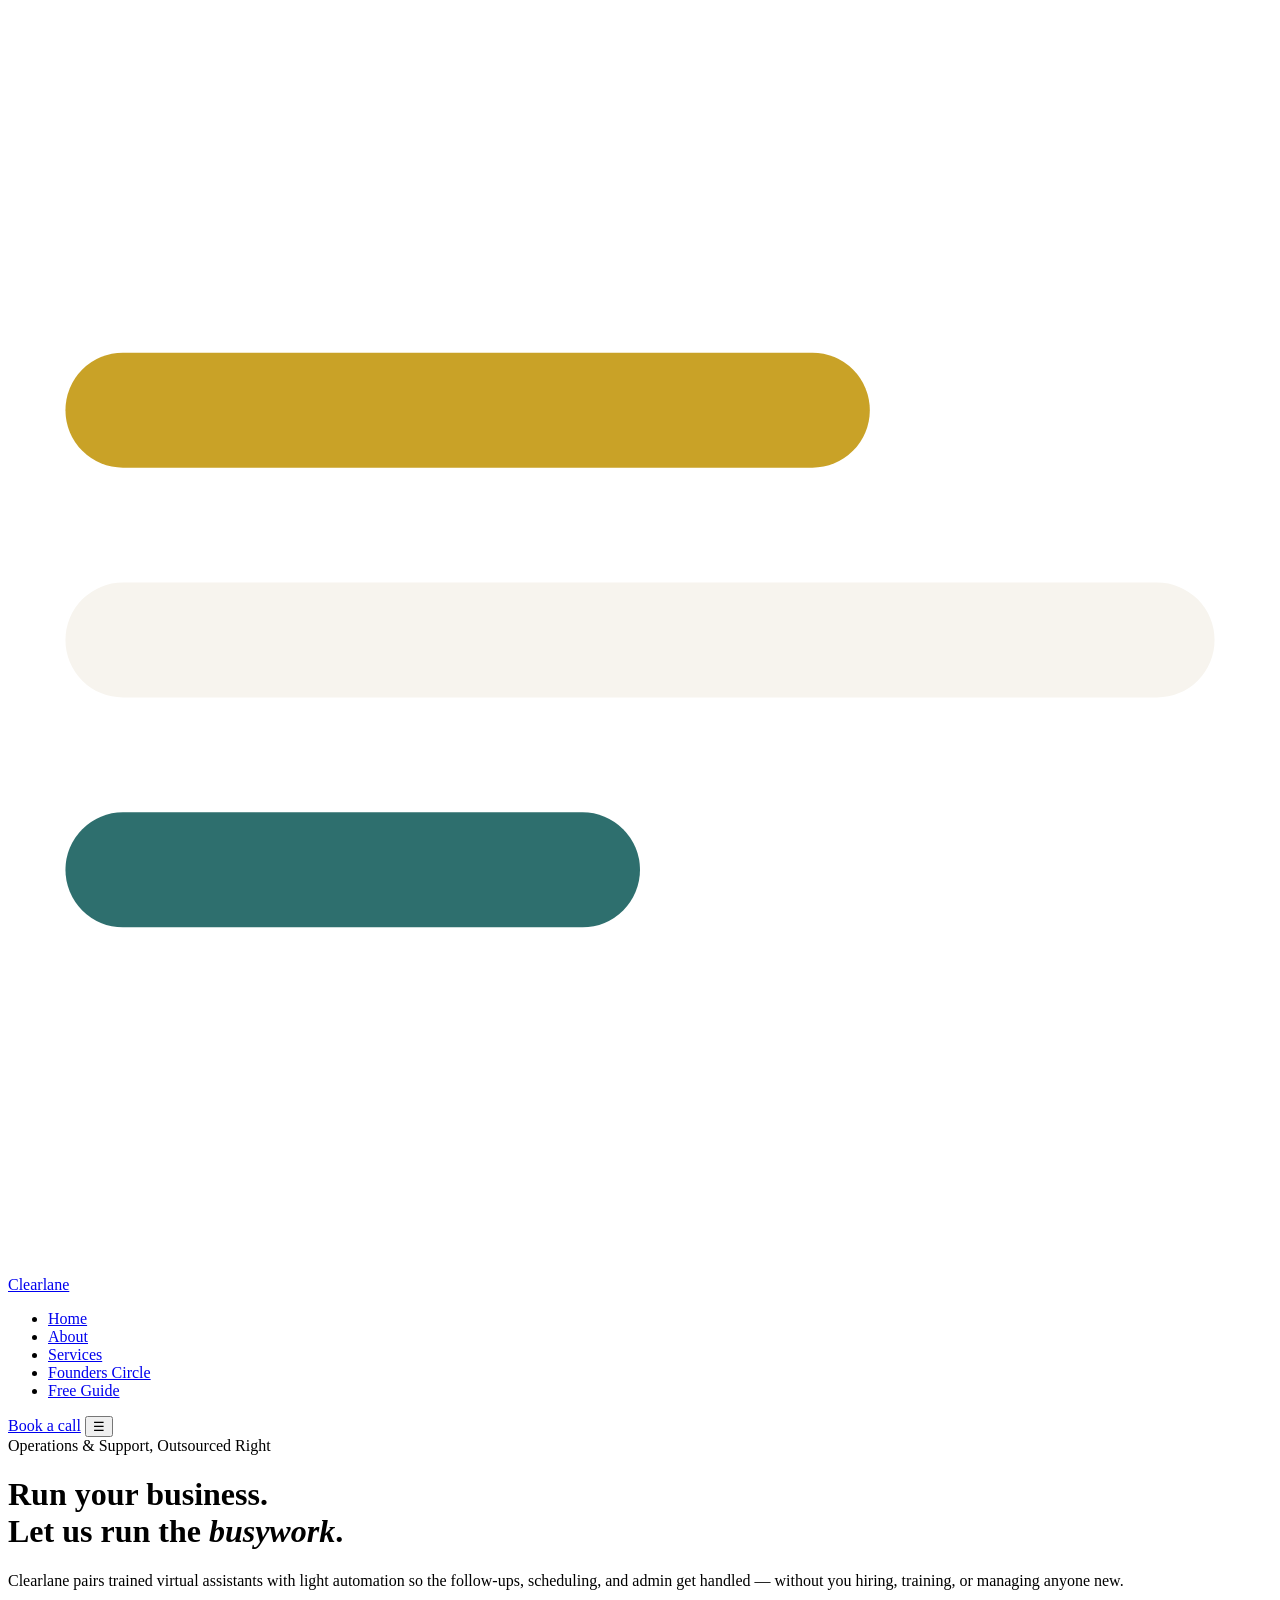
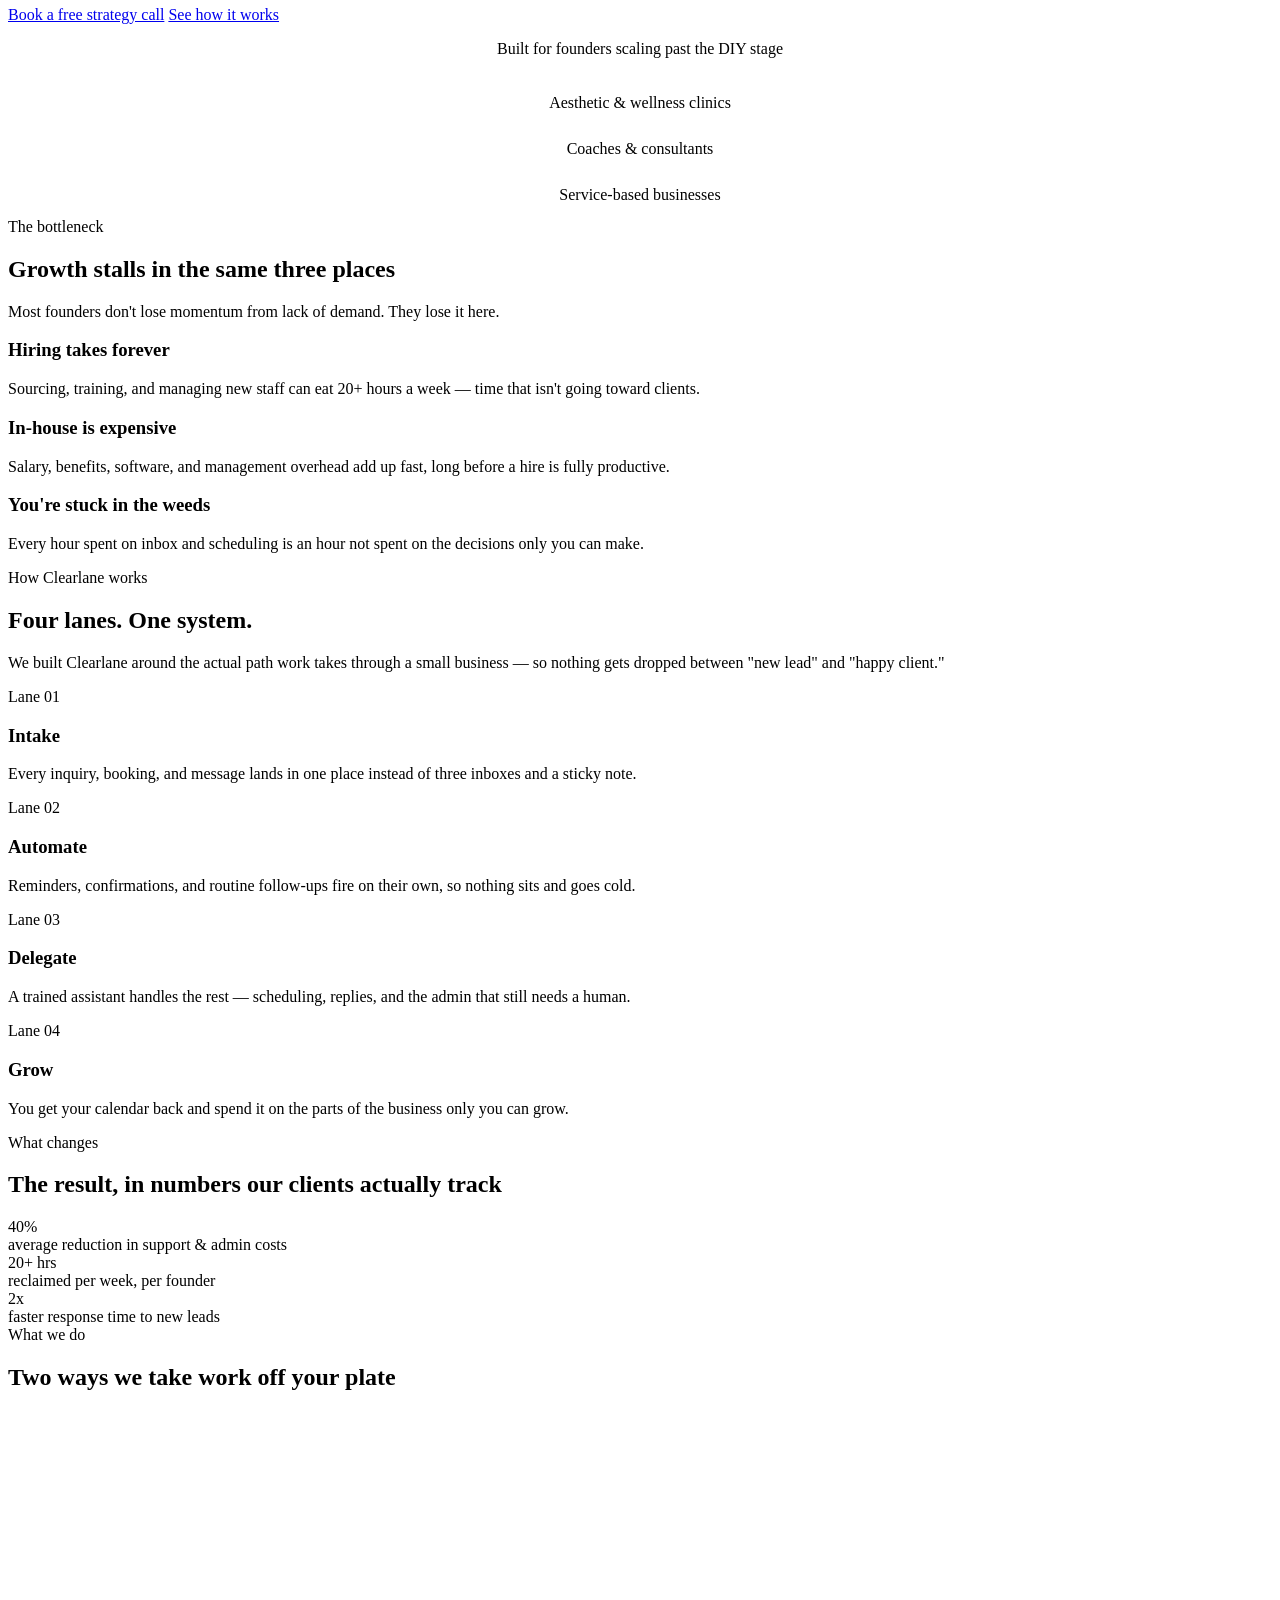
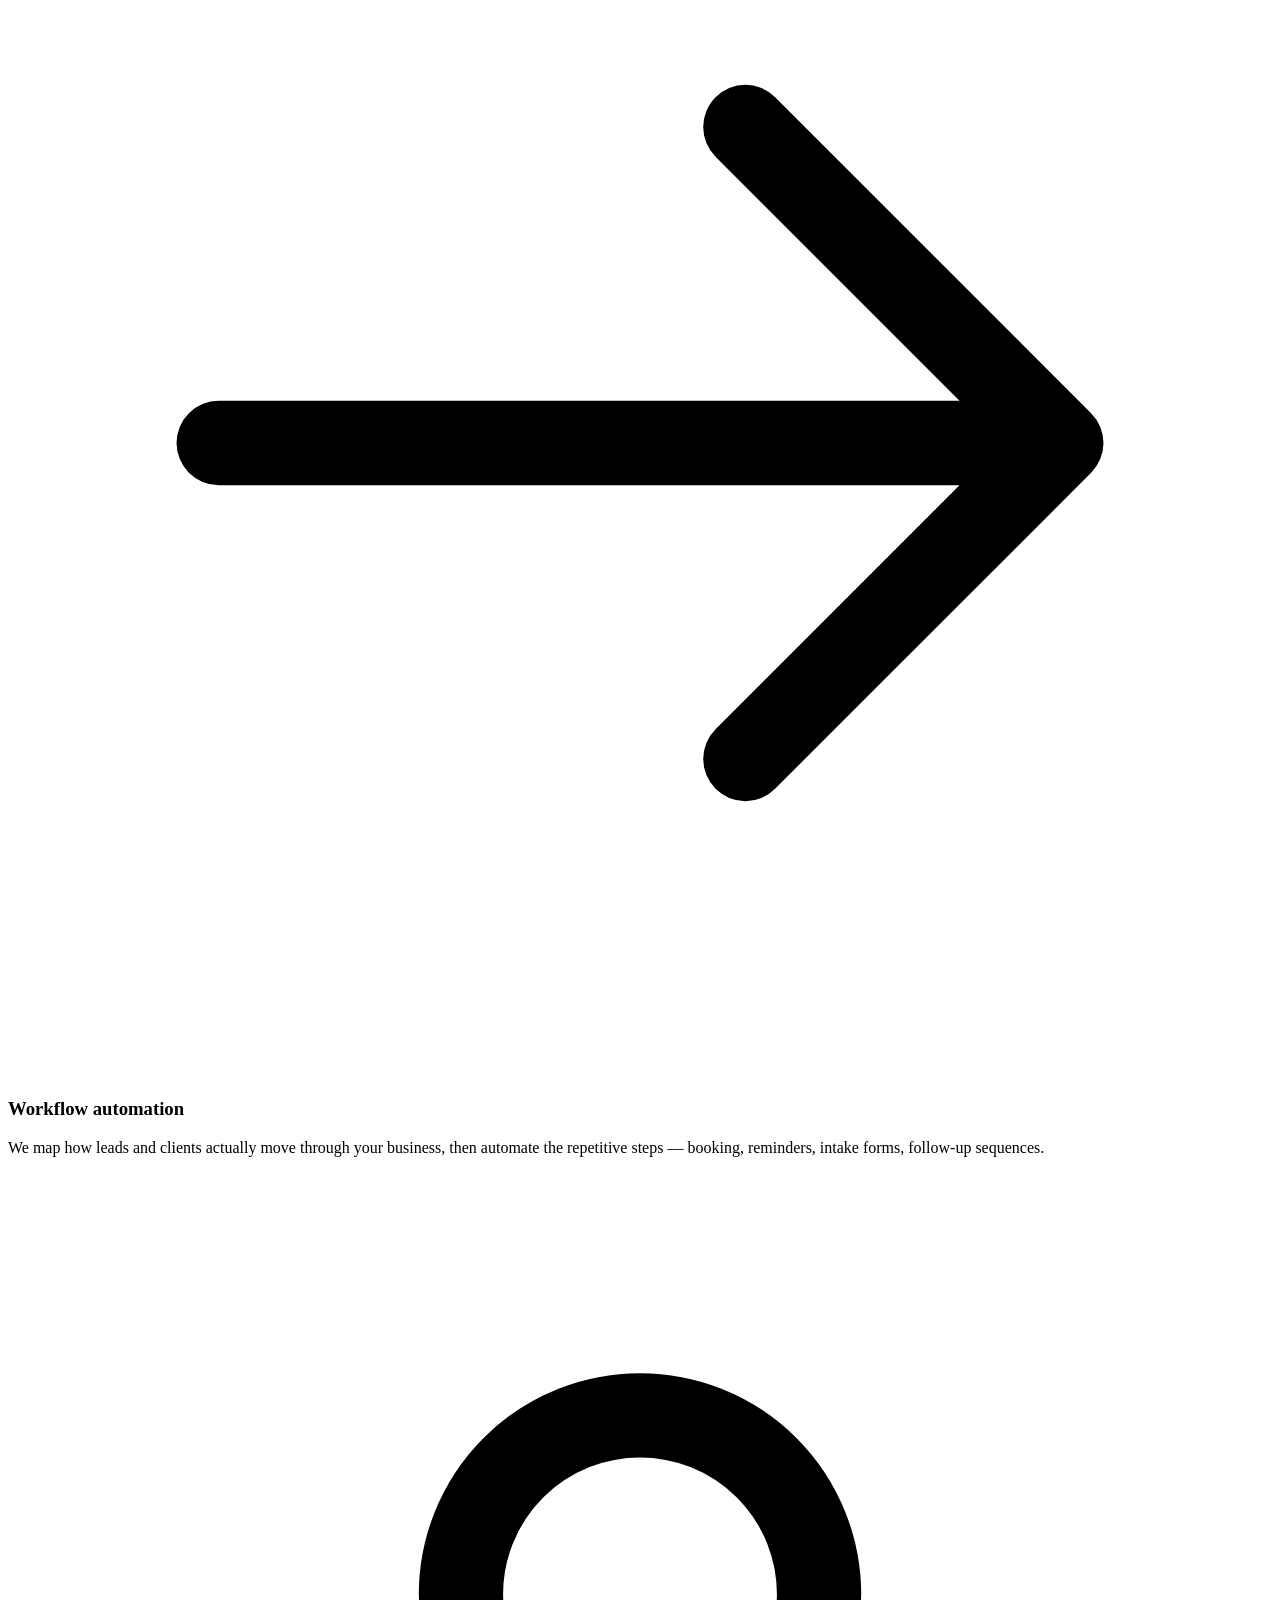
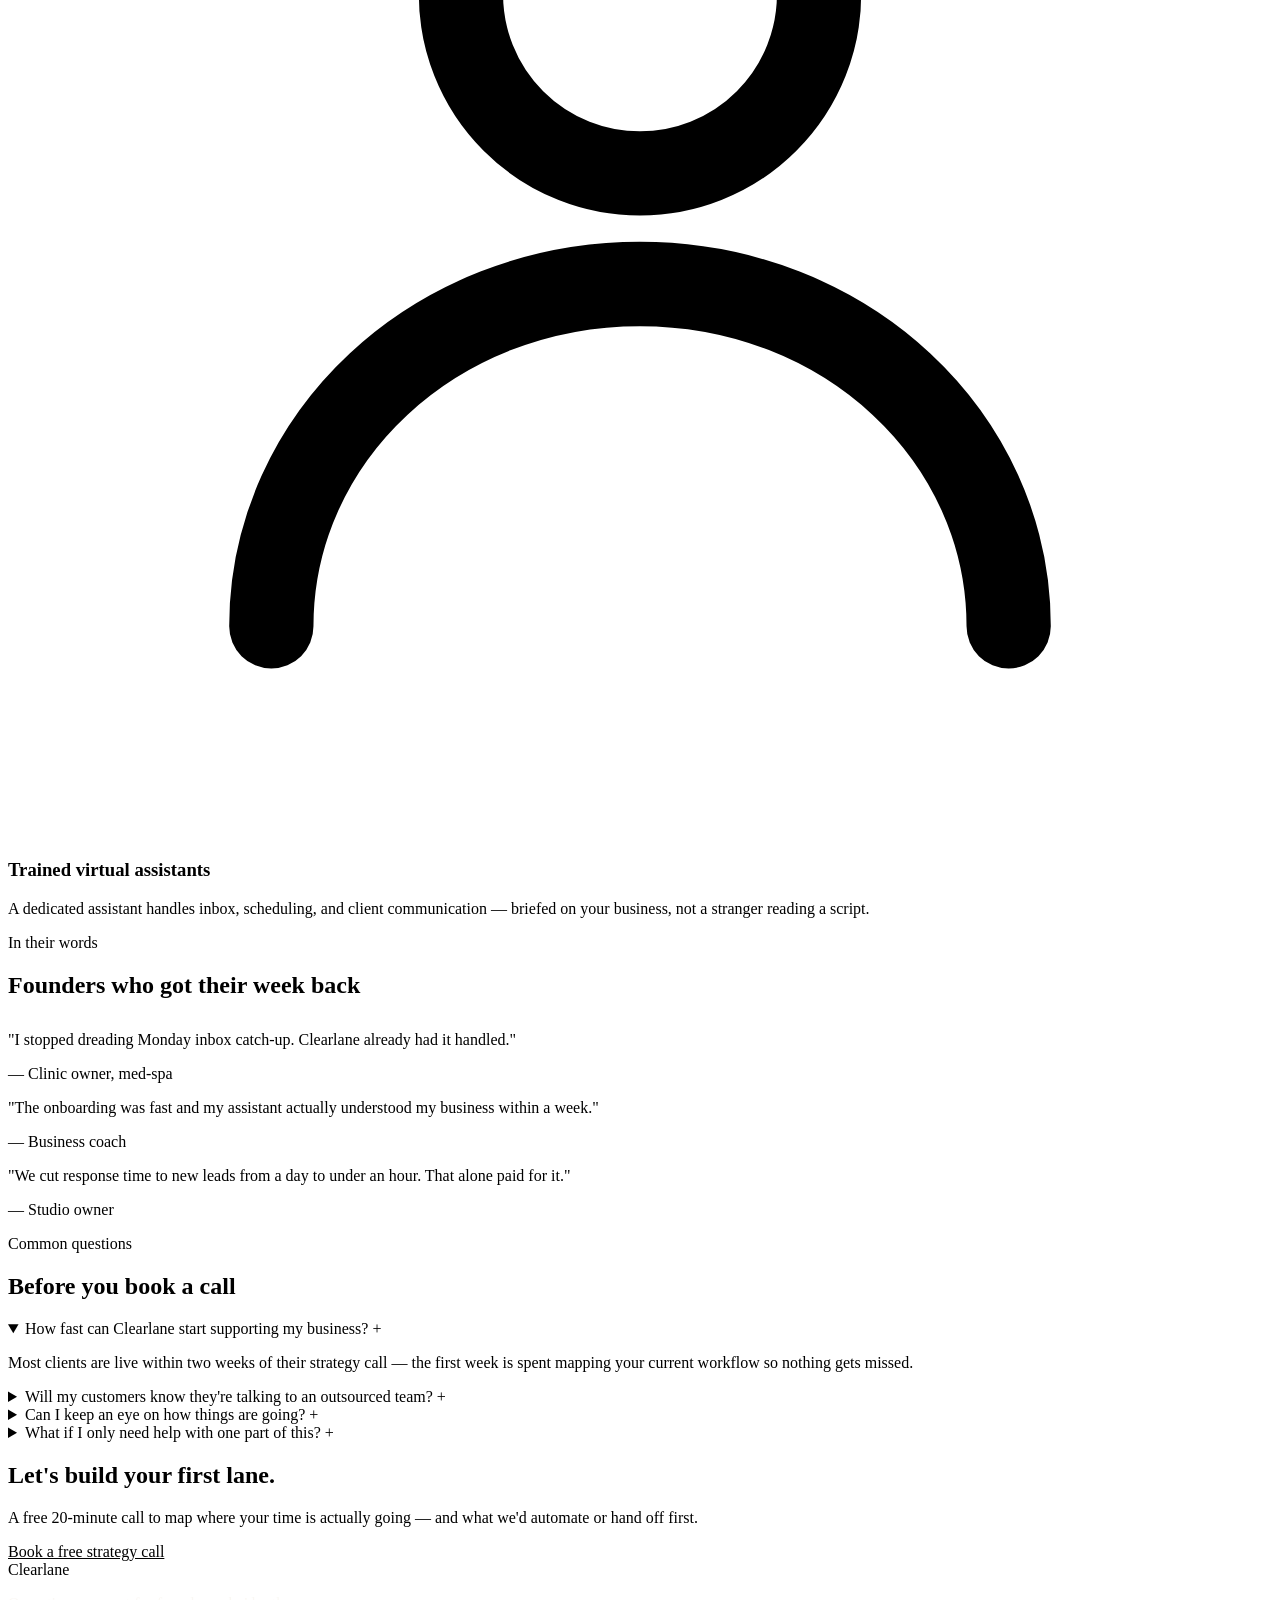
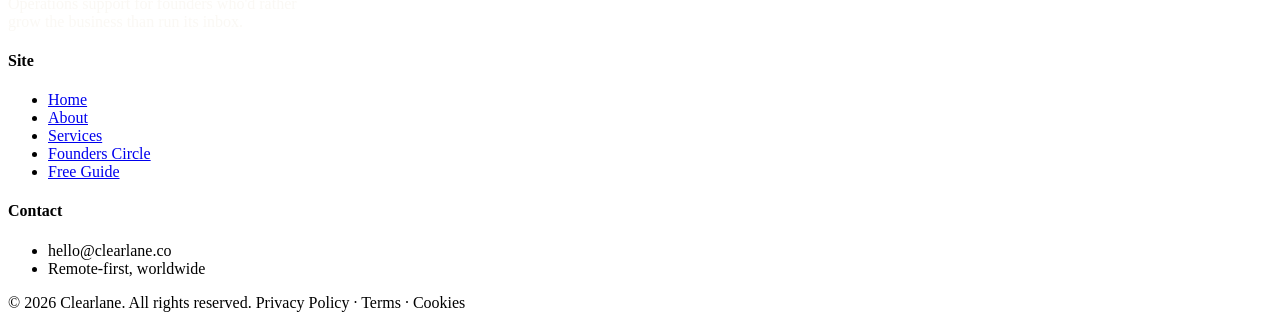
==== index.html @ 6a9074f5 "Add files via upload" ====
<!DOCTYPE html>
<html lang="en">
<head>
<meta charset="UTF-8">
<meta name="viewport" content="width=device-width, initial-scale=1.0">
<title>Clearlane — Operations support for growing businesses</title>
<meta name="description" content="Clearlane pairs trained virtual assistants with light automation so growing businesses stop drowning in admin.">
<link rel="preconnect" href="https://fonts.googleapis.com">
<link href="https://fonts.googleapis.com/css2?family=Fraunces:ital,wght@0,500;0,600;1,500&family=Inter:wght@400;500;600;700&display=swap" rel="stylesheet">
<link rel="stylesheet" href="css/style.css">
</head>
<body>

<nav class="site-nav">
  <div class="wrap">
    <a href="index.html" class="brand">
      <svg class="brand-mark" viewBox="0 0 22 22" fill="none" xmlns="http://www.w3.org/2000/svg">
        <path d="M2 7H14" stroke="#C9A227" stroke-width="2" stroke-linecap="round"/>
        <path d="M2 11H20" stroke="#F7F4EE" stroke-width="2" stroke-linecap="round"/>
        <path d="M2 15H10" stroke="#2E6F6E" stroke-width="2" stroke-linecap="round"/>
      </svg>
      Clearlane
    </a>
    <ul class="nav-links">
      <li><a href="index.html" class="active">Home</a></li>
      <li><a href="about.html">About</a></li>
      <li><a href="services.html">Services</a></li>
      <li><a href="founders.html">Founders Circle</a></li>
      <li><a href="ebook.html">Free Guide</a></li>
    </ul>
    <div class="nav-right">
      <a href="contact.html" class="btn btn-ghost">Book a call</a>
      <button class="nav-toggle" aria-label="Menu">☰</button>
    </div>
  </div>
</nav>

<header class="hero">
  <div class="lanes"></div>
  <div class="wrap">
    <span class="eyebrow hero-eyebrow">Operations & Support, Outsourced Right</span>
    <h1>Run your business.<br>Let us run the <em>busywork</em>.</h1>
    <p class="lede">Clearlane pairs trained virtual assistants with light automation so the follow-ups, scheduling, and admin get handled — without you hiring, training, or managing anyone new.</p>
    <div class="hero-cta">
      <a href="contact.html" class="btn btn-primary">Book a free strategy call</a>
      <a href="services.html" class="btn btn-ghost">See how it works</a>
    </div>
  </div>
</header>

<section class="section-tight">
  <div class="wrap">
    <p class="eyebrow" style="text-align:center; display:block; margin-bottom:22px;">Built for founders scaling past the DIY stage</p>
    <div class="grid-3" style="gap:16px;">
      <div class="pill" style="text-align:center; padding:14px;">Aesthetic & wellness clinics</div>
      <div class="pill" style="text-align:center; padding:14px;">Coaches & consultants</div>
      <div class="pill" style="text-align:center; padding:14px;">Service-based businesses</div>
    </div>
  </div>
</section>

<section class="section-alt">
  <div class="wrap">
    <div class="section-head">
      <span class="eyebrow">The bottleneck</span>
      <h2>Growth stalls in the same three places</h2>
      <p class="lede" style="margin-top:14px;">Most founders don't lose momentum from lack of demand. They lose it here.</p>
    </div>
    <div class="grid-3">
      <div class="card">
        <h3>Hiring takes forever</h3>
        <p>Sourcing, training, and managing new staff can eat 20+ hours a week — time that isn't going toward clients.</p>
      </div>
      <div class="card">
        <h3>In-house is expensive</h3>
        <p>Salary, benefits, software, and management overhead add up fast, long before a hire is fully productive.</p>
      </div>
      <div class="card">
        <h3>You're stuck in the weeds</h3>
        <p>Every hour spent on inbox and scheduling is an hour not spent on the decisions only you can make.</p>
      </div>
    </div>
  </div>
</section>

<section>
  <div class="wrap">
    <div class="section-head">
      <span class="eyebrow">How Clearlane works</span>
      <h2>Four lanes. One system.</h2>
      <p class="lede" style="margin-top:14px;">We built Clearlane around the actual path work takes through a small business — so nothing gets dropped between "new lead" and "happy client."</p>
    </div>
    <div class="lane-steps">
      <div class="lane-step">
        <span class="lane-tag">Lane 01</span>
        <h3>Intake</h3>
        <p>Every inquiry, booking, and message lands in one place instead of three inboxes and a sticky note.</p>
      </div>
      <div class="lane-step">
        <span class="lane-tag">Lane 02</span>
        <h3>Automate</h3>
        <p>Reminders, confirmations, and routine follow-ups fire on their own, so nothing sits and goes cold.</p>
      </div>
      <div class="lane-step">
        <span class="lane-tag">Lane 03</span>
        <h3>Delegate</h3>
        <p>A trained assistant handles the rest — scheduling, replies, and the admin that still needs a human.</p>
      </div>
      <div class="lane-step">
        <span class="lane-tag">Lane 04</span>
        <h3>Grow</h3>
        <p>You get your calendar back and spend it on the parts of the business only you can grow.</p>
      </div>
    </div>
  </div>
</section>

<section class="section-ink">
  <div class="wrap">
    <div class="section-head">
      <span class="eyebrow" style="color:var(--gold);">What changes</span>
      <h2 style="color:var(--paper);">The result, in numbers our clients actually track</h2>
    </div>
    <div class="stat-row">
      <div class="stat">
        <div class="num">40%</div>
        <div class="label">average reduction in support & admin costs</div>
      </div>
      <div class="stat">
        <div class="num">20+ hrs</div>
        <div class="label">reclaimed per week, per founder</div>
      </div>
      <div class="stat">
        <div class="num">2x</div>
        <div class="label">faster response time to new leads</div>
      </div>
    </div>
  </div>
</section>

<section class="section-alt">
  <div class="wrap">
    <div class="section-head">
      <span class="eyebrow">What we do</span>
      <h2>Two ways we take work off your plate</h2>
    </div>
    <div class="grid-2">
      <div class="card">
        <svg class="icon" viewBox="0 0 24 24" fill="none"><path d="M4 12h16M14 6l6 6-6 6" stroke="currentColor" stroke-width="1.6" stroke-linecap="round" stroke-linejoin="round"/></svg>
        <h3>Workflow automation</h3>
        <p>We map how leads and clients actually move through your business, then automate the repetitive steps — booking, reminders, intake forms, follow-up sequences.</p>
      </div>
      <div class="card">
        <svg class="icon" viewBox="0 0 24 24" fill="none"><circle cx="12" cy="8" r="3.4" stroke="currentColor" stroke-width="1.6"/><path d="M5 20c0-3.6 3.1-6.5 7-6.5s7 2.9 7 6.5" stroke="currentColor" stroke-width="1.6" stroke-linecap="round"/></svg>
        <h3>Trained virtual assistants</h3>
        <p>A dedicated assistant handles inbox, scheduling, and client communication — briefed on your business, not a stranger reading a script.</p>
      </div>
    </div>
  </div>
</section>

<section>
  <div class="wrap">
    <div class="section-head" style="margin-bottom:32px;">
      <span class="eyebrow">In their words</span>
      <h2>Founders who got their week back</h2>
    </div>
    <div class="grid-3">
      <div class="testi">
        <p class="quote">"I stopped dreading Monday inbox catch-up. Clearlane already had it handled."</p>
        <p class="who">— Clinic owner, med-spa</p>
      </div>
      <div class="testi">
        <p class="quote">"The onboarding was fast and my assistant actually understood my business within a week."</p>
        <p class="who">— Business coach</p>
      </div>
      <div class="testi">
        <p class="quote">"We cut response time to new leads from a day to under an hour. That alone paid for it."</p>
        <p class="who">— Studio owner</p>
      </div>
    </div>
  </div>
</section>

<section class="section-alt">
  <div class="wrap">
    <div class="section-head">
      <span class="eyebrow">Common questions</span>
      <h2>Before you book a call</h2>
    </div>
    <div>
      <details class="faq-item" open>
        <summary class="faq-q">How fast can Clearlane start supporting my business? <span class="plus">+</span></summary>
        <p class="faq-a">Most clients are live within two weeks of their strategy call — the first week is spent mapping your current workflow so nothing gets missed.</p>
      </details>
      <details class="faq-item">
        <summary class="faq-q">Will my customers know they're talking to an outsourced team? <span class="plus">+</span></summary>
        <p class="faq-a">No. Your assistant communicates under your business name and voice, briefed on your tone, offers, and policies before going live.</p>
      </details>
      <details class="faq-item">
        <summary class="faq-q">Can I keep an eye on how things are going? <span class="plus">+</span></summary>
        <p class="faq-a">Yes — you get a shared dashboard showing response times, tasks completed, and outstanding items, updated in real time.</p>
      </details>
      <details class="faq-item">
        <summary class="faq-q">What if I only need help with one part of this? <span class="plus">+</span></summary>
        <p class="faq-a">That's most clients' starting point. We usually begin with a single lane — often intake or follow-ups — and expand once it's proven out.</p>
      </details>
    </div>
  </div>
</section>

<div class="cta-banner">
  <div class="wrap">
    <h2>Let's build your first lane.</h2>
    <p class="lede">A free 20-minute call to map where your time is actually going — and what we'd automate or hand off first.</p>
    <div class="hero-cta">
      <a href="contact.html" class="btn btn-primary" style="background:var(--gold); color:var(--ink);">Book a free strategy call</a>
    </div>
  </div>
</div>

<footer>
  <div class="wrap">
    <div class="footer-grid">
      <div>
        <div class="brand" style="color:var(--paper); margin-bottom:14px;">Clearlane</div>
        <p style="max-width:320px; color:rgba(247,244,238,0.65);">Operations support for founders who'd rather grow the business than run its inbox.</p>
      </div>
      <div>
        <h4>Site</h4>
        <ul>
          <li><a href="index.html">Home</a></li>
          <li><a href="about.html">About</a></li>
          <li><a href="services.html">Services</a></li>
          <li><a href="founders.html">Founders Circle</a></li>
          <li><a href="ebook.html">Free Guide</a></li>
        </ul>
      </div>
      <div>
        <h4>Contact</h4>
        <ul>
          <li>hello@clearlane.co</li>
          <li>Remote-first, worldwide</li>
        </ul>
      </div>
    </div>
    <div class="footer-bottom">
      <span>© 2026 Clearlane. All rights reserved.</span>
      <span>Privacy Policy · Terms · Cookies</span>
    </div>
  </div>
</footer>

<script src="js/main.js"></script>
</body>
</html>
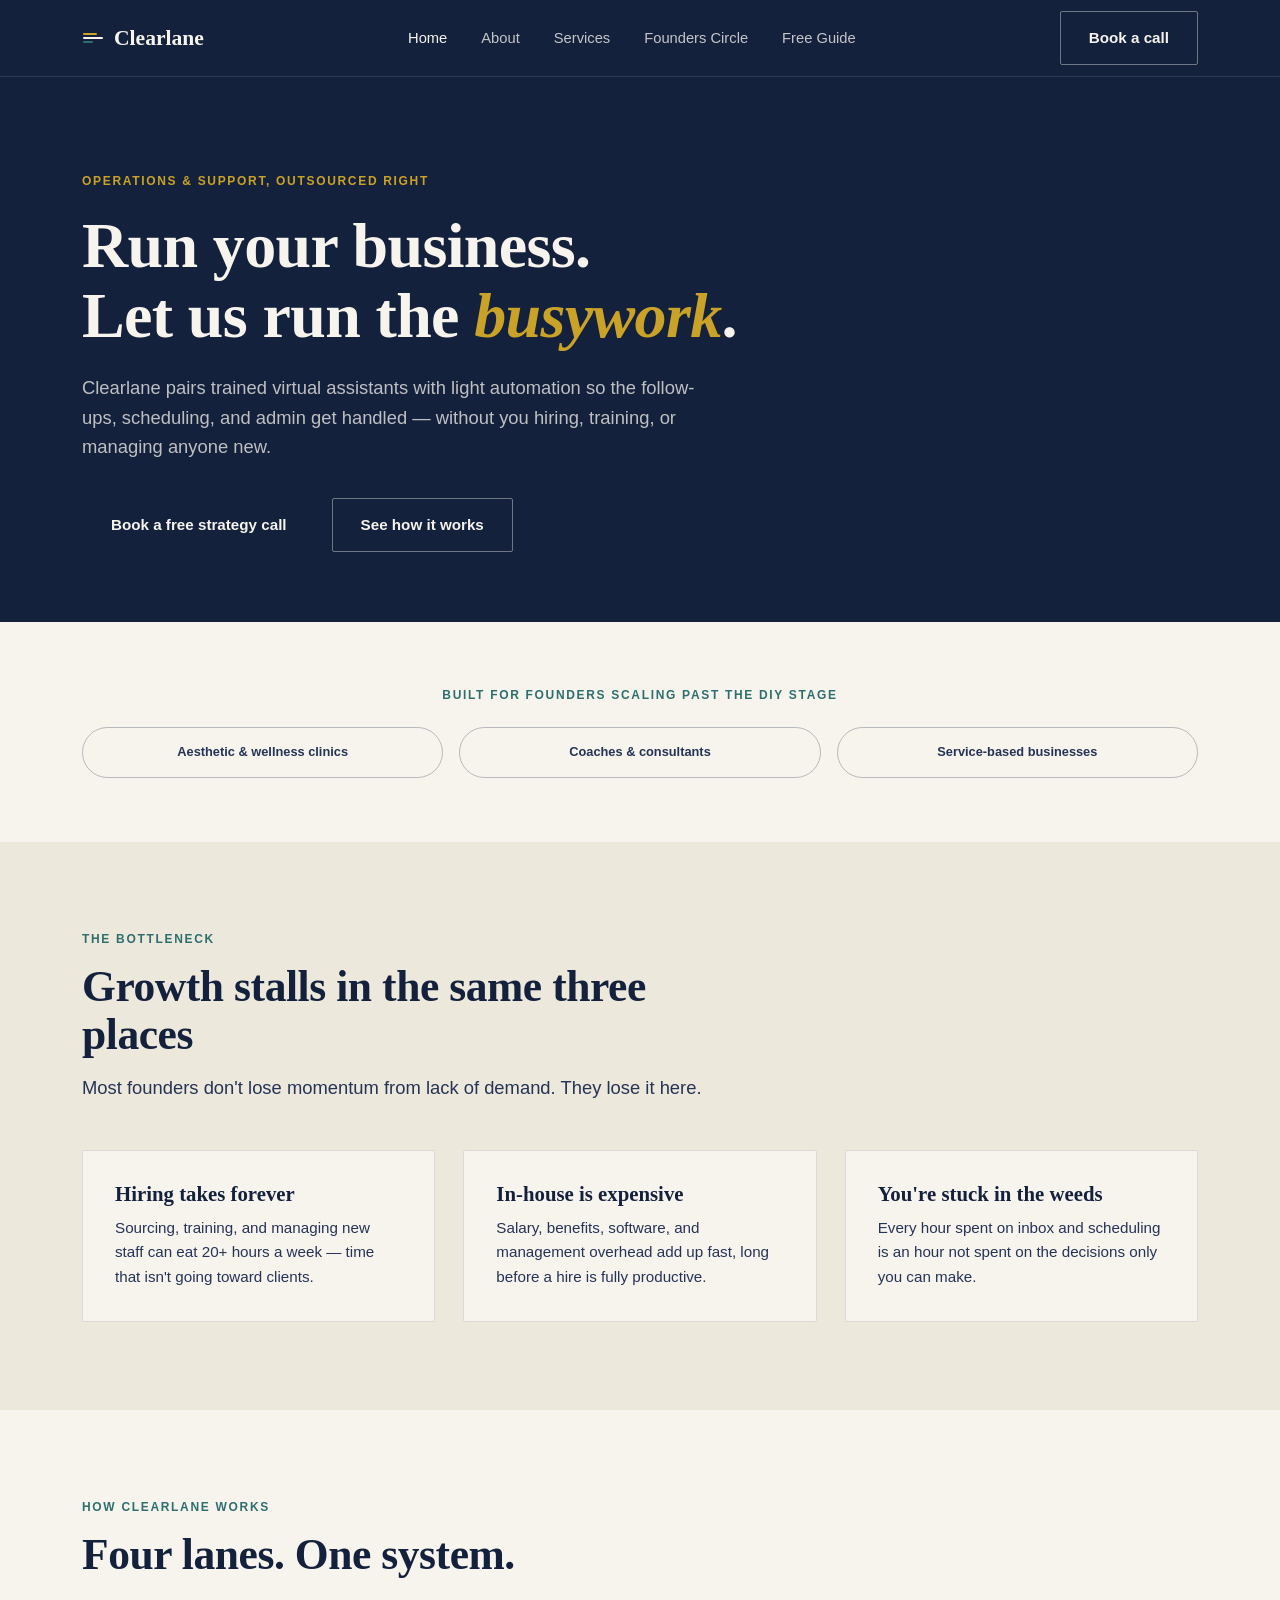
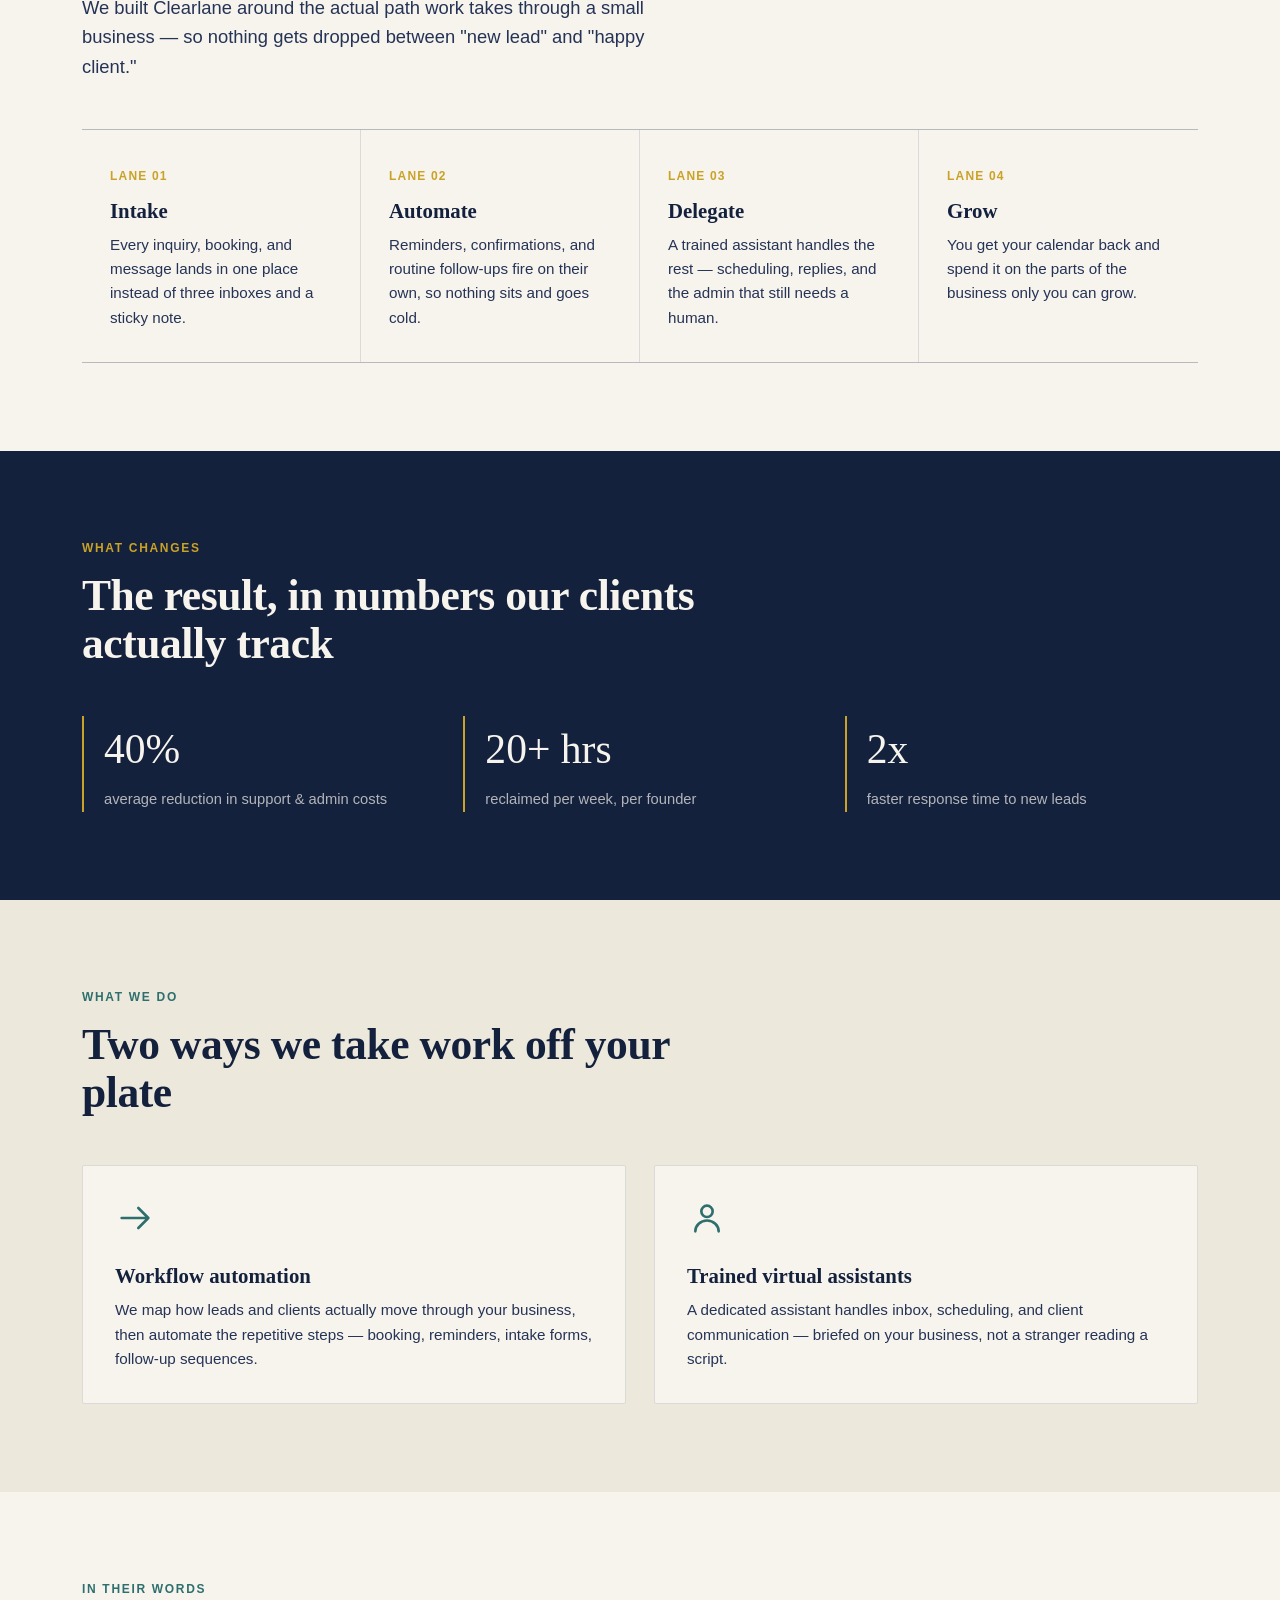
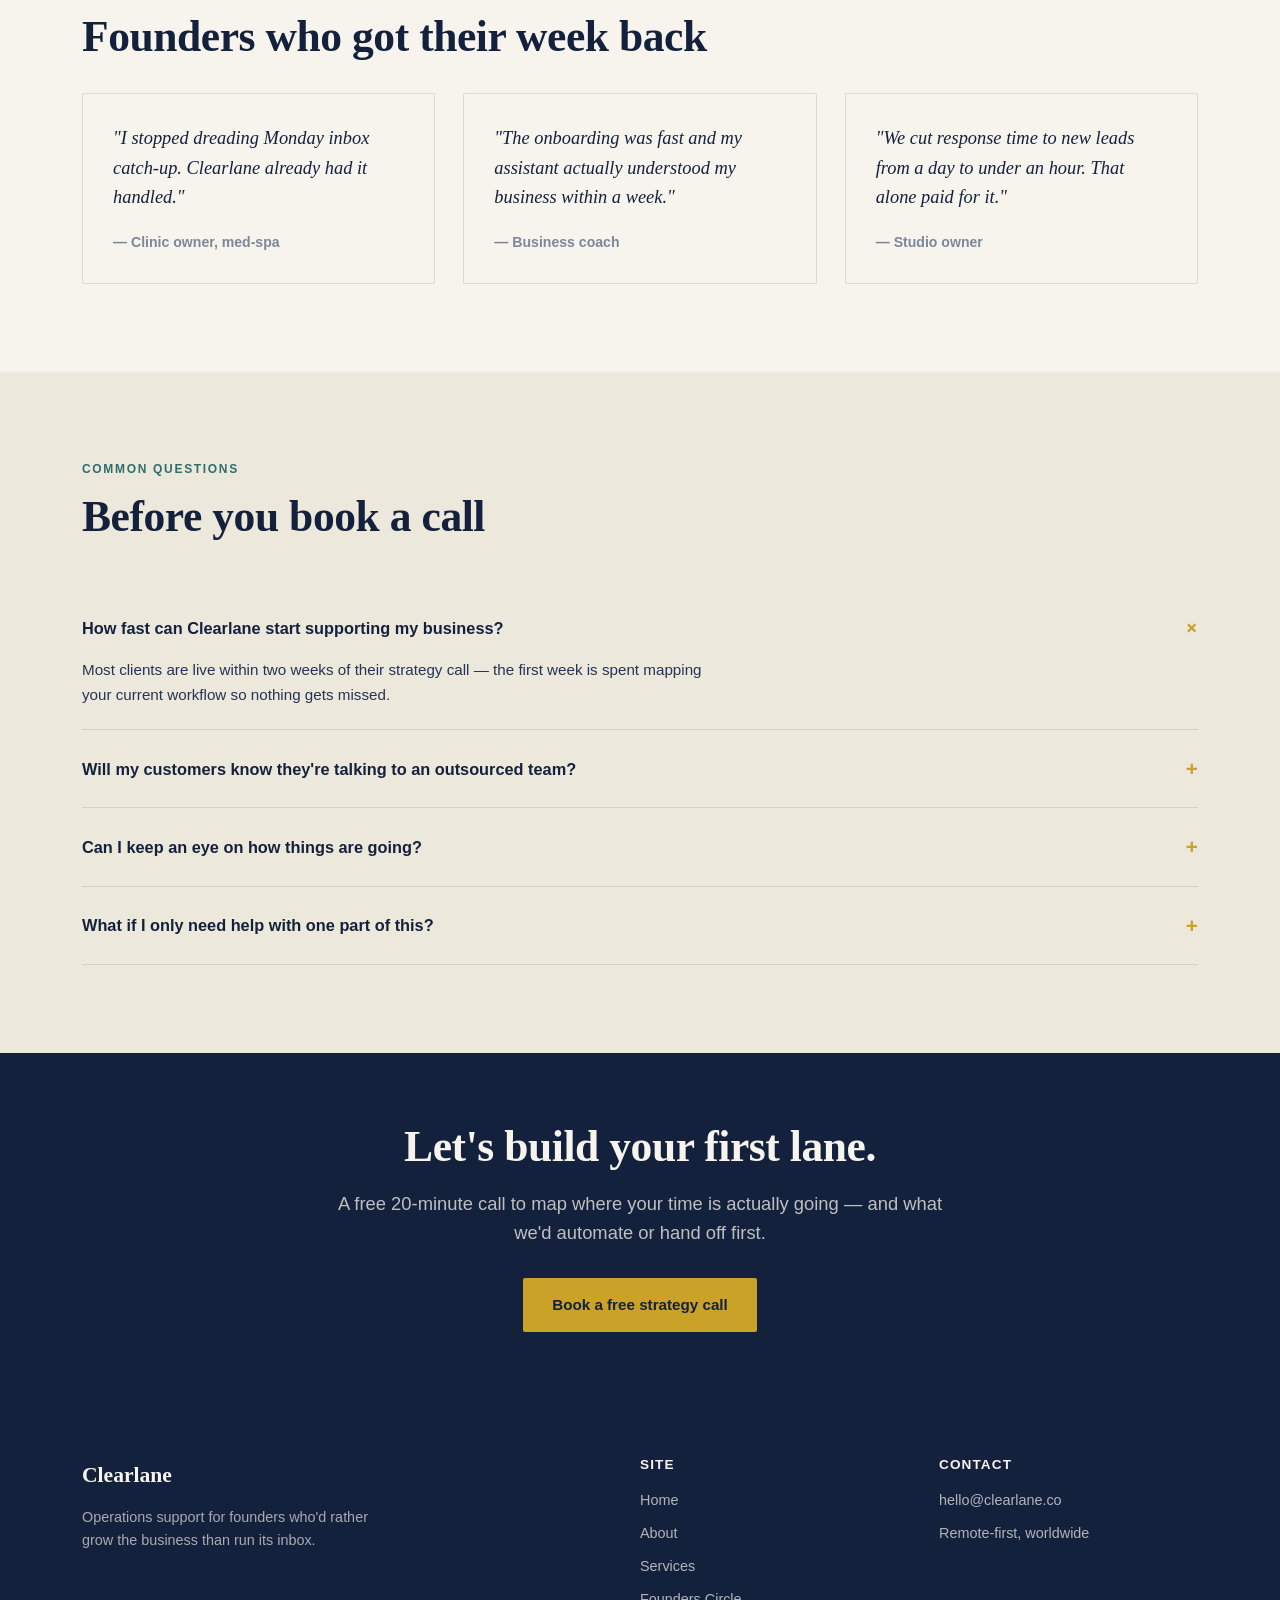
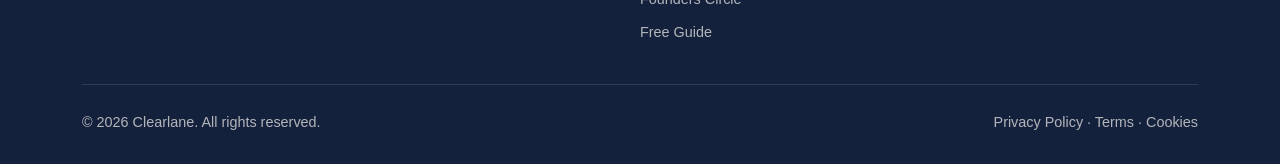
==== commit c5899fda: "Update index.html" ====
--- a/index.html
+++ b/index.html
@@ -7,7 +7,7 @@
 <meta name="description" content="Clearlane pairs trained virtual assistants with light automation so growing businesses stop drowning in admin.">
 <link rel="preconnect" href="https://fonts.googleapis.com">
 <link href="https://fonts.googleapis.com/css2?family=Fraunces:ital,wght@0,500;0,600;1,500&family=Inter:wght@400;500;600;700&display=swap" rel="stylesheet">
-<link rel="stylesheet" href="css/style.css">
+<link rel="stylesheet" href="style.css">
 </head>
 <body>
 
--- a/style.css
+++ b/style.css
@@ -0,0 +1,358 @@
+/* ============================================================
+   Clearlane — brand tokens
+   Ink navy + warm paper + gold signal + teal accent
+   Display: Fraunces (characterful serif) / Body: Inter
+   ============================================================ */
+
+:root {
+  --ink: #14213D;
+  --ink-soft: #253355;
+  --paper: #F7F4EE;
+  --paper-dim: #EDE8DC;
+  --gold: #C9A227;
+  --teal: #2E6F6E;
+  --slate: #7C8798;
+  --line: rgba(20, 33, 61, 0.12);
+  --line-strong: rgba(20, 33, 61, 0.28);
+
+  --font-display: "Fraunces", Georgia, serif;
+  --font-body: "Inter", -apple-system, BlinkMacSystemFont, "Segoe UI", sans-serif;
+
+  --max: 1180px;
+  --radius: 2px;
+}
+
+* { box-sizing: border-box; }
+html { scroll-behavior: smooth; }
+
+body {
+  margin: 0;
+  background: var(--paper);
+  color: var(--ink);
+  font-family: var(--font-body);
+  font-size: 16px;
+  line-height: 1.6;
+  -webkit-font-smoothing: antialiased;
+}
+
+@media (prefers-reduced-motion: reduce) {
+  html { scroll-behavior: auto; }
+  * { animation-duration: 0.01ms !important; animation-iteration-count: 1 !important; transition-duration: 0.01ms !important; }
+}
+
+a { color: inherit; text-decoration: none; }
+img { max-width: 100%; display: block; }
+button { font-family: inherit; cursor: pointer; }
+
+.wrap {
+  max-width: var(--max);
+  margin: 0 auto;
+  padding: 0 32px;
+}
+
+h1, h2, h3, h4 {
+  font-family: var(--font-display);
+  font-weight: 600;
+  line-height: 1.1;
+  margin: 0;
+}
+
+h1 { font-size: clamp(2.6rem, 5vw, 4.4rem); letter-spacing: -0.01em; }
+h2 { font-size: clamp(1.9rem, 3.4vw, 2.8rem); letter-spacing: -0.01em; }
+h3 { font-size: 1.3rem; }
+
+p { margin: 0; }
+
+.eyebrow {
+  font-family: var(--font-body);
+  font-size: 0.75rem;
+  font-weight: 600;
+  letter-spacing: 0.14em;
+  text-transform: uppercase;
+  color: var(--teal);
+}
+
+.lede {
+  font-size: 1.15rem;
+  color: var(--ink-soft);
+  max-width: 620px;
+}
+
+/* ---------- Buttons ---------- */
+.btn {
+  display: inline-flex;
+  align-items: center;
+  gap: 8px;
+  padding: 14px 28px;
+  border-radius: var(--radius);
+  font-weight: 600;
+  font-size: 0.95rem;
+  border: 1px solid transparent;
+  transition: transform 0.15s ease, background 0.15s ease, color 0.15s ease, border-color 0.15s ease;
+}
+.btn:hover { transform: translateY(-1px); }
+.btn:focus-visible { outline: 2px solid var(--gold); outline-offset: 2px; }
+
+.btn-primary { background: var(--ink); color: var(--paper); }
+.btn-primary:hover { background: var(--teal); }
+
+.btn-ghost { background: transparent; color: var(--paper); border-color: rgba(247,244,238,0.4); }
+.btn-ghost:hover { border-color: var(--gold); color: var(--gold); }
+
+.btn-outline { background: transparent; color: var(--ink); border-color: var(--line-strong); }
+.btn-outline:hover { border-color: var(--ink); }
+
+/* ---------- Nav ---------- */
+.site-nav {
+  position: sticky;
+  top: 0;
+  z-index: 50;
+  background: var(--ink);
+  border-bottom: 1px solid rgba(247,244,238,0.1);
+}
+.site-nav .wrap {
+  display: flex;
+  align-items: center;
+  justify-content: space-between;
+  height: 76px;
+}
+.brand {
+  font-family: var(--font-display);
+  font-size: 1.35rem;
+  font-weight: 600;
+  color: var(--paper);
+  display: flex;
+  align-items: center;
+  gap: 10px;
+}
+.brand-mark {
+  width: 22px; height: 22px;
+  flex-shrink: 0;
+}
+.nav-links {
+  display: flex;
+  gap: 34px;
+  list-style: none;
+  margin: 0; padding: 0;
+}
+.nav-links a {
+  color: rgba(247,244,238,0.78);
+  font-size: 0.92rem;
+  font-weight: 500;
+  transition: color 0.15s ease;
+}
+.nav-links a:hover, .nav-links a.active { color: var(--paper); }
+.nav-right { display: flex; align-items: center; gap: 28px; }
+.nav-toggle { display: none; background: none; border: none; color: var(--paper); }
+
+@media (max-width: 860px) {
+  .nav-links { display: none; }
+  .nav-toggle { display: block; }
+}
+
+/* ---------- Hero ---------- */
+.hero {
+  background: var(--ink);
+  color: var(--paper);
+  position: relative;
+  overflow: hidden;
+  padding: 90px 0 70px;
+}
+.hero .wrap { position: relative; z-index: 2; }
+.hero-eyebrow { color: var(--gold); }
+.hero h1 { color: var(--paper); margin-top: 18px; max-width: 780px; }
+.hero h1 em { font-style: italic; color: var(--gold); }
+.hero .lede { color: rgba(247,244,238,0.75); margin-top: 22px; }
+.hero-cta { margin-top: 36px; display: flex; gap: 16px; flex-wrap: wrap; }
+
+/* lane graphic signature */
+.lanes {
+  position: absolute;
+  inset: 0;
+  z-index: 1;
+  opacity: 0.5;
+  pointer-events: none;
+}
+.lane-row {
+  position: absolute;
+  left: 0; right: 0;
+  height: 1px;
+  background: rgba(247,244,238,0.14);
+}
+.lane-dash {
+  position: absolute;
+  height: 1px;
+  width: 60px;
+  background: var(--gold);
+  animation: lane-travel 7s linear infinite;
+}
+@keyframes lane-travel {
+  from { left: -80px; }
+  to { left: 110%; }
+}
+
+/* ---------- Sections ---------- */
+section { padding: 88px 0; }
+.section-tight { padding: 64px 0; }
+.section-alt { background: var(--paper-dim); }
+.section-ink { background: var(--ink); color: var(--paper); }
+.section-head { max-width: 680px; margin-bottom: 48px; }
+.section-head .eyebrow { display: block; margin-bottom: 14px; }
+
+/* ---------- Lane steps (process) ---------- */
+.lane-steps {
+  display: grid;
+  grid-template-columns: repeat(4, 1fr);
+  gap: 0;
+  border-top: 1px solid var(--line-strong);
+  border-bottom: 1px solid var(--line-strong);
+}
+.lane-step {
+  padding: 32px 28px;
+  border-right: 1px solid var(--line);
+  position: relative;
+}
+.lane-step:last-child { border-right: none; }
+.lane-tag {
+  font-family: var(--font-body);
+  font-size: 0.75rem;
+  font-weight: 700;
+  letter-spacing: 0.1em;
+  color: var(--gold);
+  text-transform: uppercase;
+}
+.lane-step h3 { margin-top: 12px; }
+.lane-step p { margin-top: 10px; color: var(--ink-soft); font-size: 0.95rem; }
+
+@media (max-width: 860px) {
+  .lane-steps { grid-template-columns: 1fr; }
+  .lane-step { border-right: none; border-bottom: 1px solid var(--line); }
+}
+
+/* ---------- Cards ---------- */
+.grid-3 {
+  display: grid;
+  grid-template-columns: repeat(3, 1fr);
+  gap: 28px;
+}
+.grid-2 {
+  display: grid;
+  grid-template-columns: repeat(2, 1fr);
+  gap: 28px;
+}
+@media (max-width: 860px) {
+  .grid-3, .grid-2 { grid-template-columns: 1fr; }
+}
+
+.card {
+  background: var(--paper);
+  border: 1px solid var(--line);
+  padding: 32px;
+  border-radius: var(--radius);
+}
+.card .icon {
+  width: 40px; height: 40px;
+  margin-bottom: 20px;
+  color: var(--teal);
+}
+.card h3 { margin-bottom: 10px; }
+.card p { color: var(--ink-soft); font-size: 0.95rem; }
+
+/* ---------- Stats ---------- */
+.stat-row {
+  display: grid;
+  grid-template-columns: repeat(3, 1fr);
+  gap: 28px;
+}
+.stat { border-left: 2px solid var(--gold); padding-left: 20px; }
+.stat .num { font-family: var(--font-display); font-size: 2.6rem; color: var(--paper); }
+.stat .label { color: rgba(247,244,238,0.7); font-size: 0.92rem; margin-top: 6px; }
+@media (max-width: 860px) { .stat-row { grid-template-columns: 1fr; gap: 32px; } }
+
+/* ---------- Testimonials ---------- */
+.testi {
+  background: var(--paper);
+  border: 1px solid var(--line);
+  padding: 30px;
+  border-radius: var(--radius);
+}
+.testi p.quote { font-family: var(--font-display); font-size: 1.15rem; font-style: italic; color: var(--ink); }
+.testi .who { margin-top: 18px; font-size: 0.88rem; color: var(--slate); font-weight: 600; }
+
+/* ---------- FAQ ---------- */
+.faq-item {
+  border-bottom: 1px solid var(--line);
+  padding: 22px 0;
+}
+.faq-q {
+  display: flex;
+  justify-content: space-between;
+  align-items: center;
+  cursor: pointer;
+  font-weight: 600;
+  font-size: 1.02rem;
+}
+.faq-q .plus { color: var(--gold); font-size: 1.3rem; transition: transform 0.2s ease; }
+.faq-item[open] .plus { transform: rotate(45deg); }
+.faq-a { color: var(--ink-soft); margin-top: 14px; font-size: 0.95rem; max-width: 640px; }
+
+/* ---------- CTA banner ---------- */
+.cta-banner {
+  background: var(--ink);
+  color: var(--paper);
+  padding: 70px 0;
+  text-align: center;
+}
+.cta-banner h2 { color: var(--paper); }
+.cta-banner p.lede { margin: 18px auto 0; color: rgba(247,244,238,0.75); }
+.cta-banner .hero-cta { justify-content: center; margin-top: 30px; }
+
+/* ---------- Footer ---------- */
+footer {
+  background: var(--ink);
+  color: rgba(247,244,238,0.7);
+  padding: 56px 0 30px;
+  font-size: 0.9rem;
+}
+.footer-grid {
+  display: grid;
+  grid-template-columns: 2fr 1fr 1fr;
+  gap: 40px;
+  padding-bottom: 40px;
+  border-bottom: 1px solid rgba(247,244,238,0.12);
+}
+.footer-grid h4 { color: var(--paper); font-size: 0.85rem; letter-spacing: 0.08em; text-transform: uppercase; font-family: var(--font-body); margin-bottom: 16px; }
+.footer-grid ul { list-style: none; margin: 0; padding: 0; display: flex; flex-direction: column; gap: 10px; }
+.footer-grid a:hover { color: var(--gold); }
+.footer-bottom {
+  display: flex;
+  justify-content: space-between;
+  padding-top: 26px;
+  flex-wrap: wrap;
+  gap: 12px;
+}
+@media (max-width: 860px) {
+  .footer-grid { grid-template-columns: 1fr; }
+}
+
+/* ---------- Page header (inner pages) ---------- */
+.page-header {
+  background: var(--ink);
+  color: var(--paper);
+  padding: 64px 0 56px;
+}
+.page-header .eyebrow { color: var(--gold); }
+.page-header h1 { color: var(--paper); margin-top: 14px; font-size: clamp(2.2rem, 4vw, 3.2rem); }
+.page-header .lede { color: rgba(247,244,238,0.75); margin-top: 16px; }
+
+/* ---------- Misc ---------- */
+.divider { height: 1px; background: var(--line); border: none; margin: 0; }
+.pill {
+  display: inline-block;
+  padding: 6px 14px;
+  border: 1px solid var(--line-strong);
+  border-radius: 999px;
+  font-size: 0.8rem;
+  font-weight: 600;
+  color: var(--ink-soft);
+}
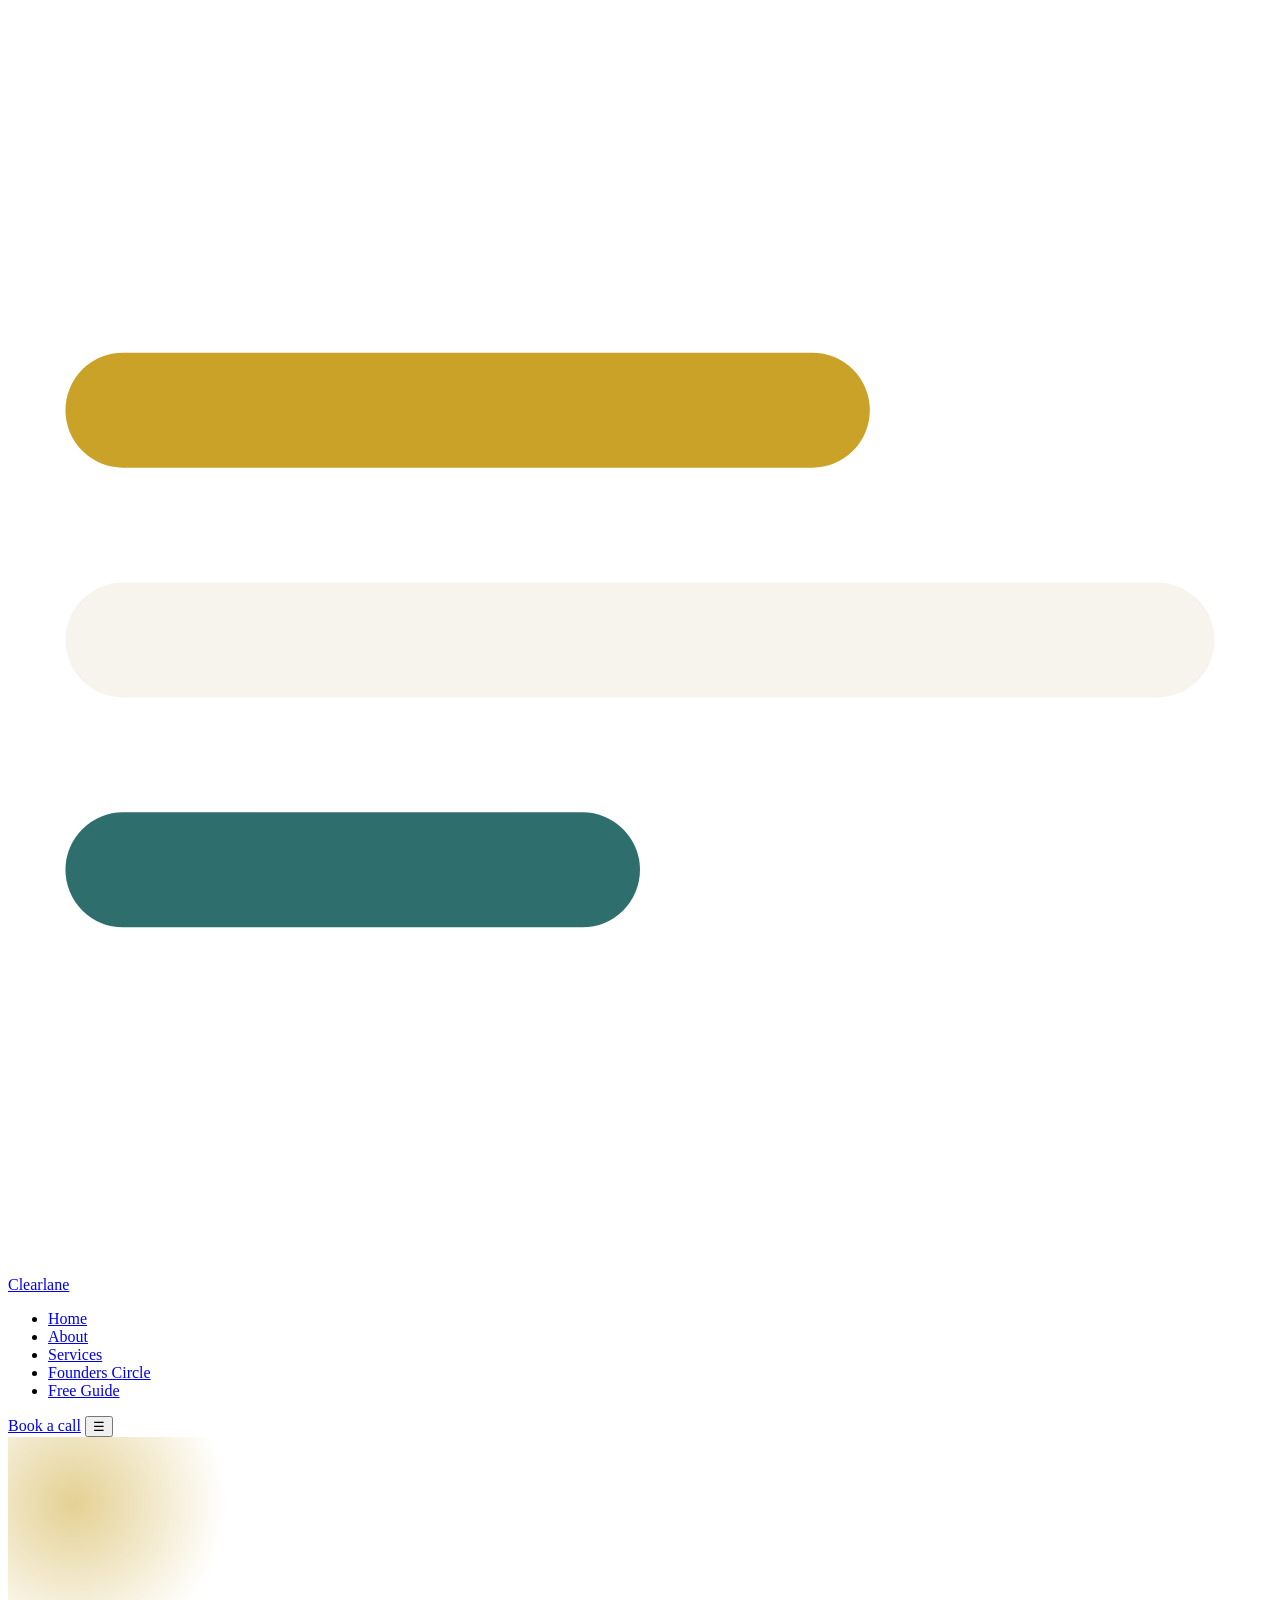
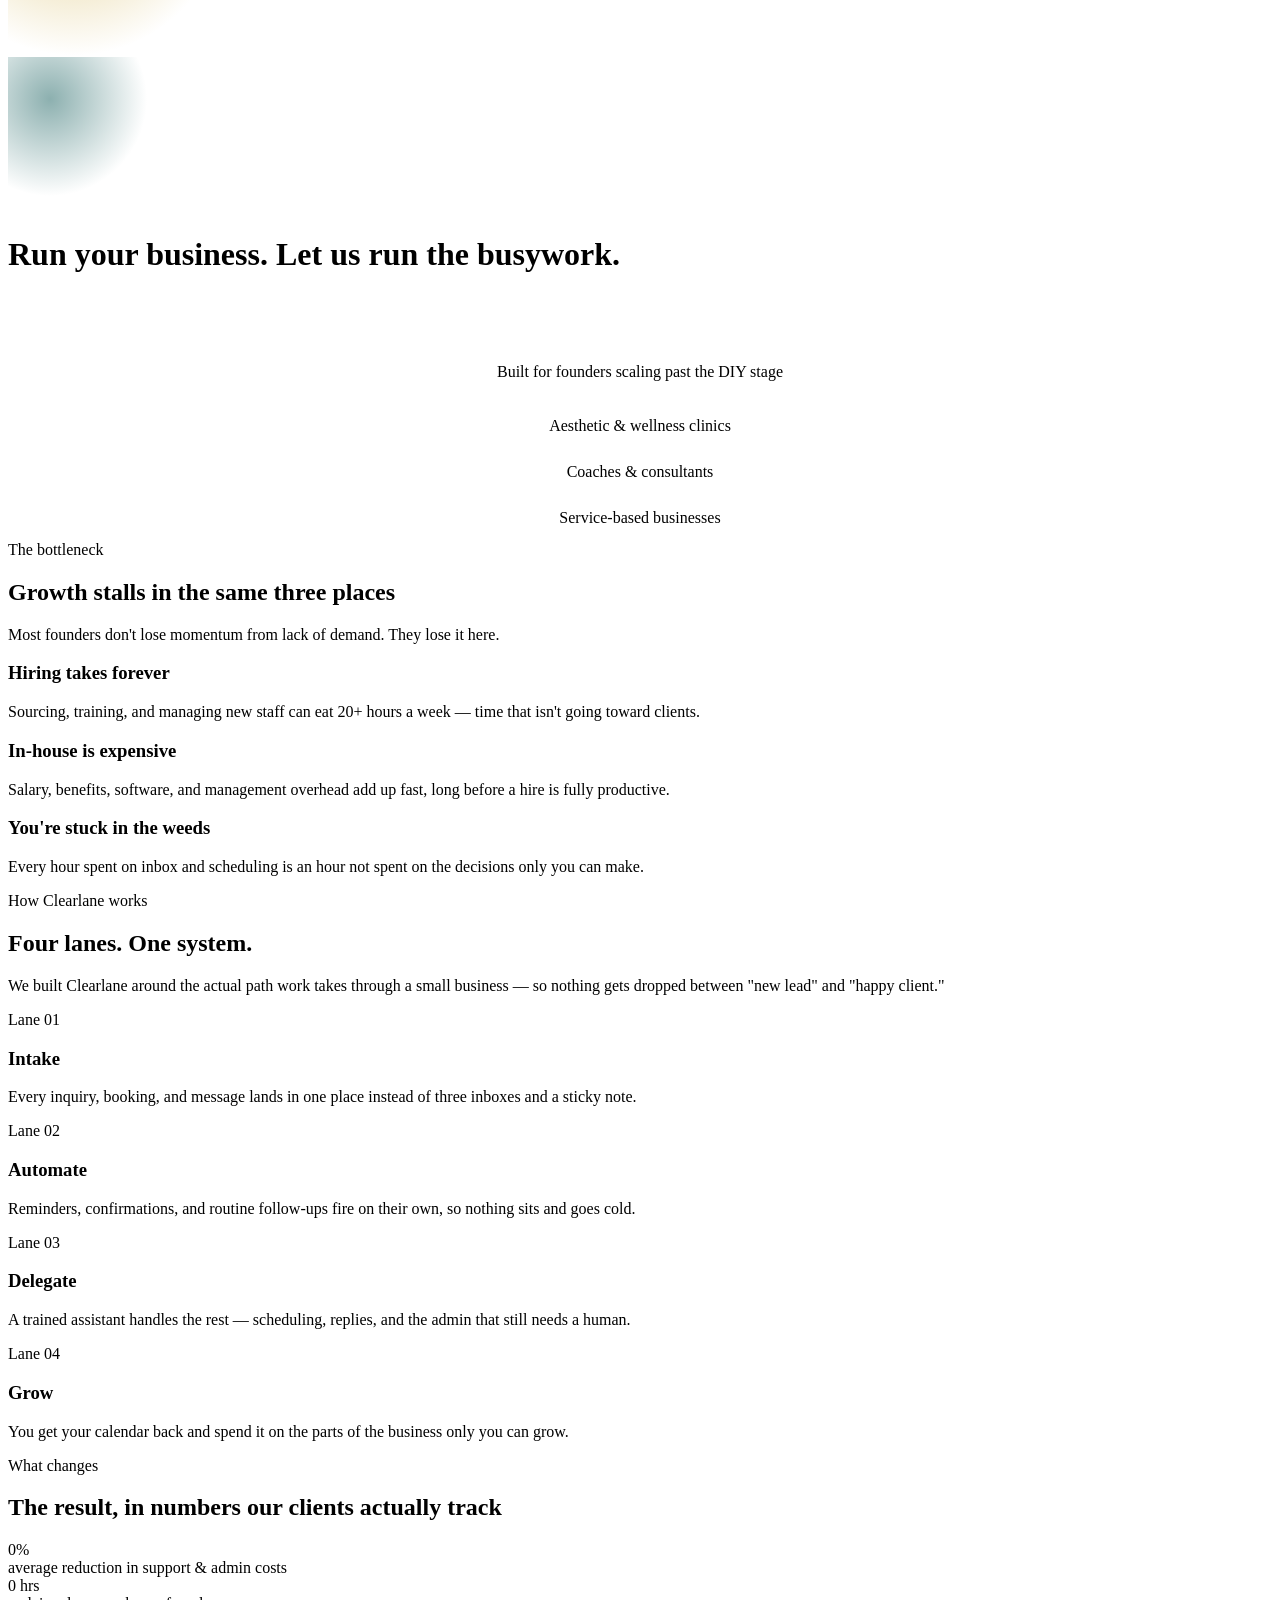
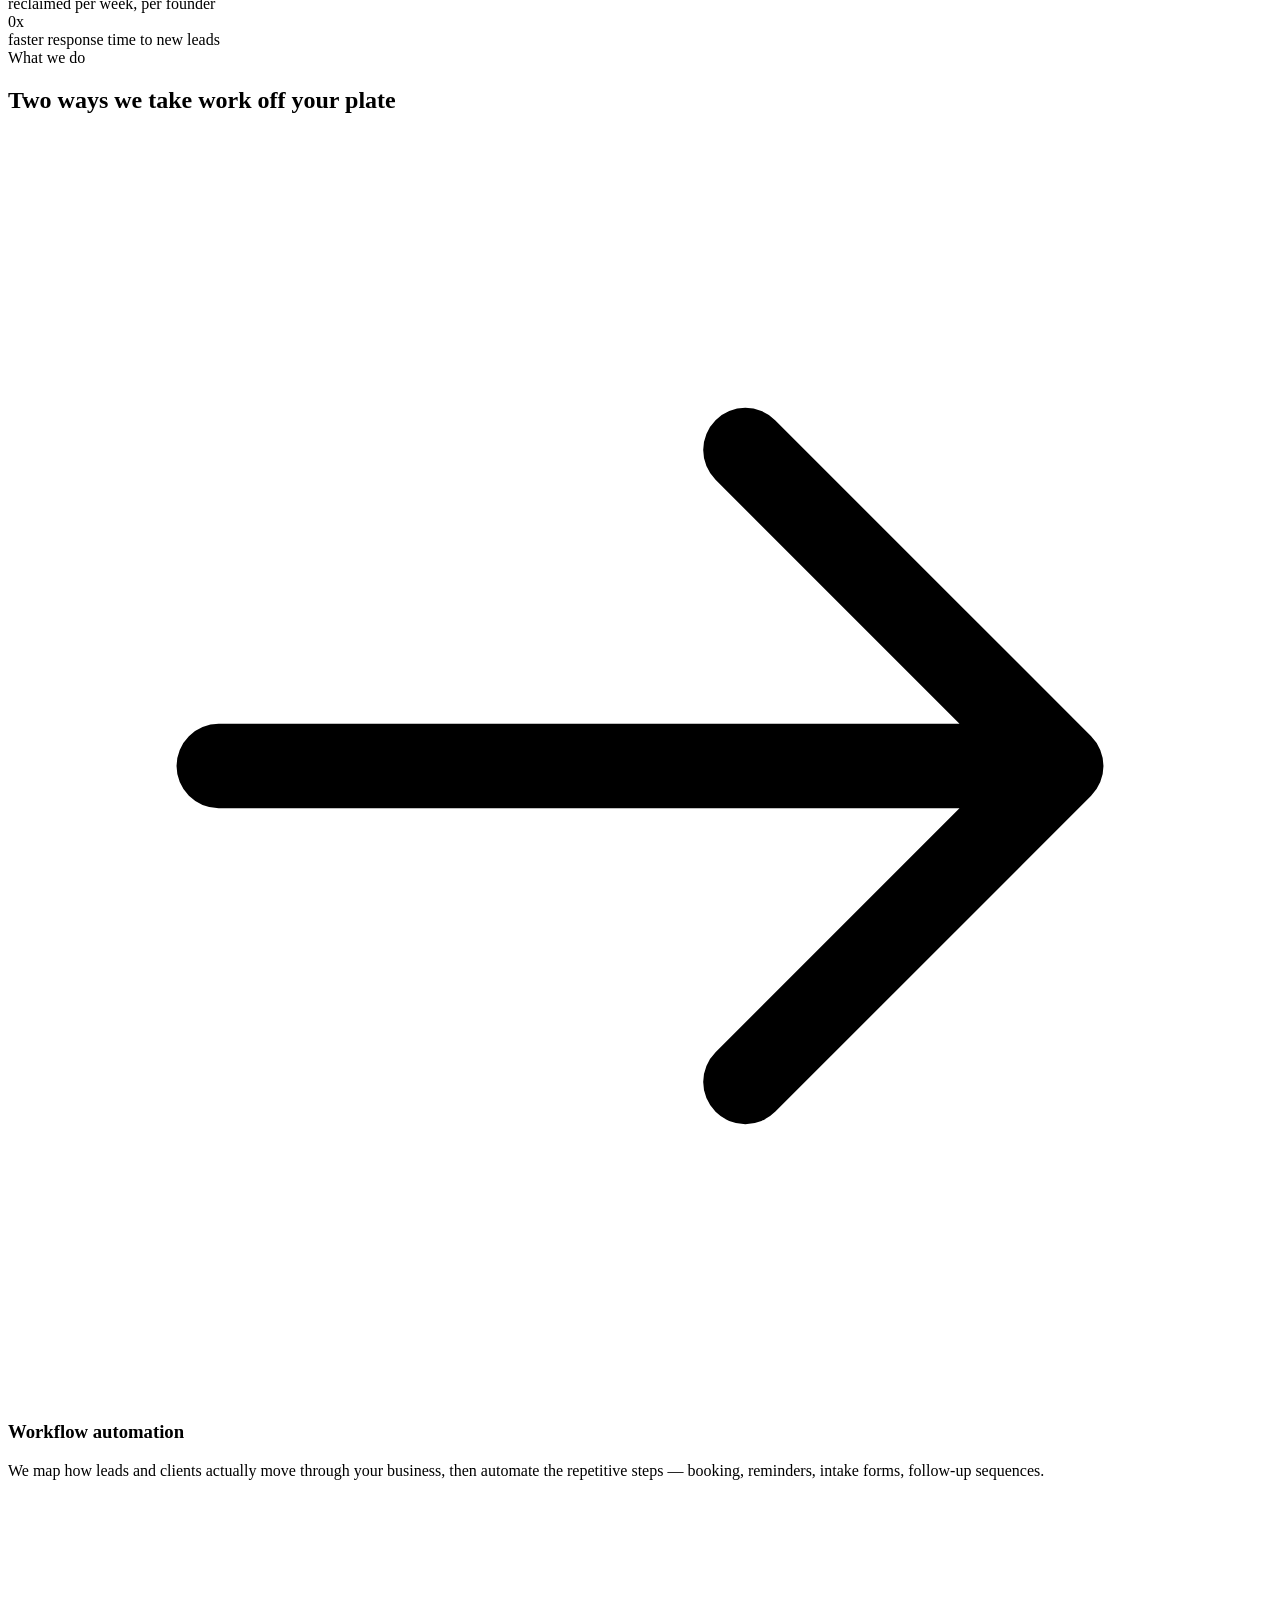
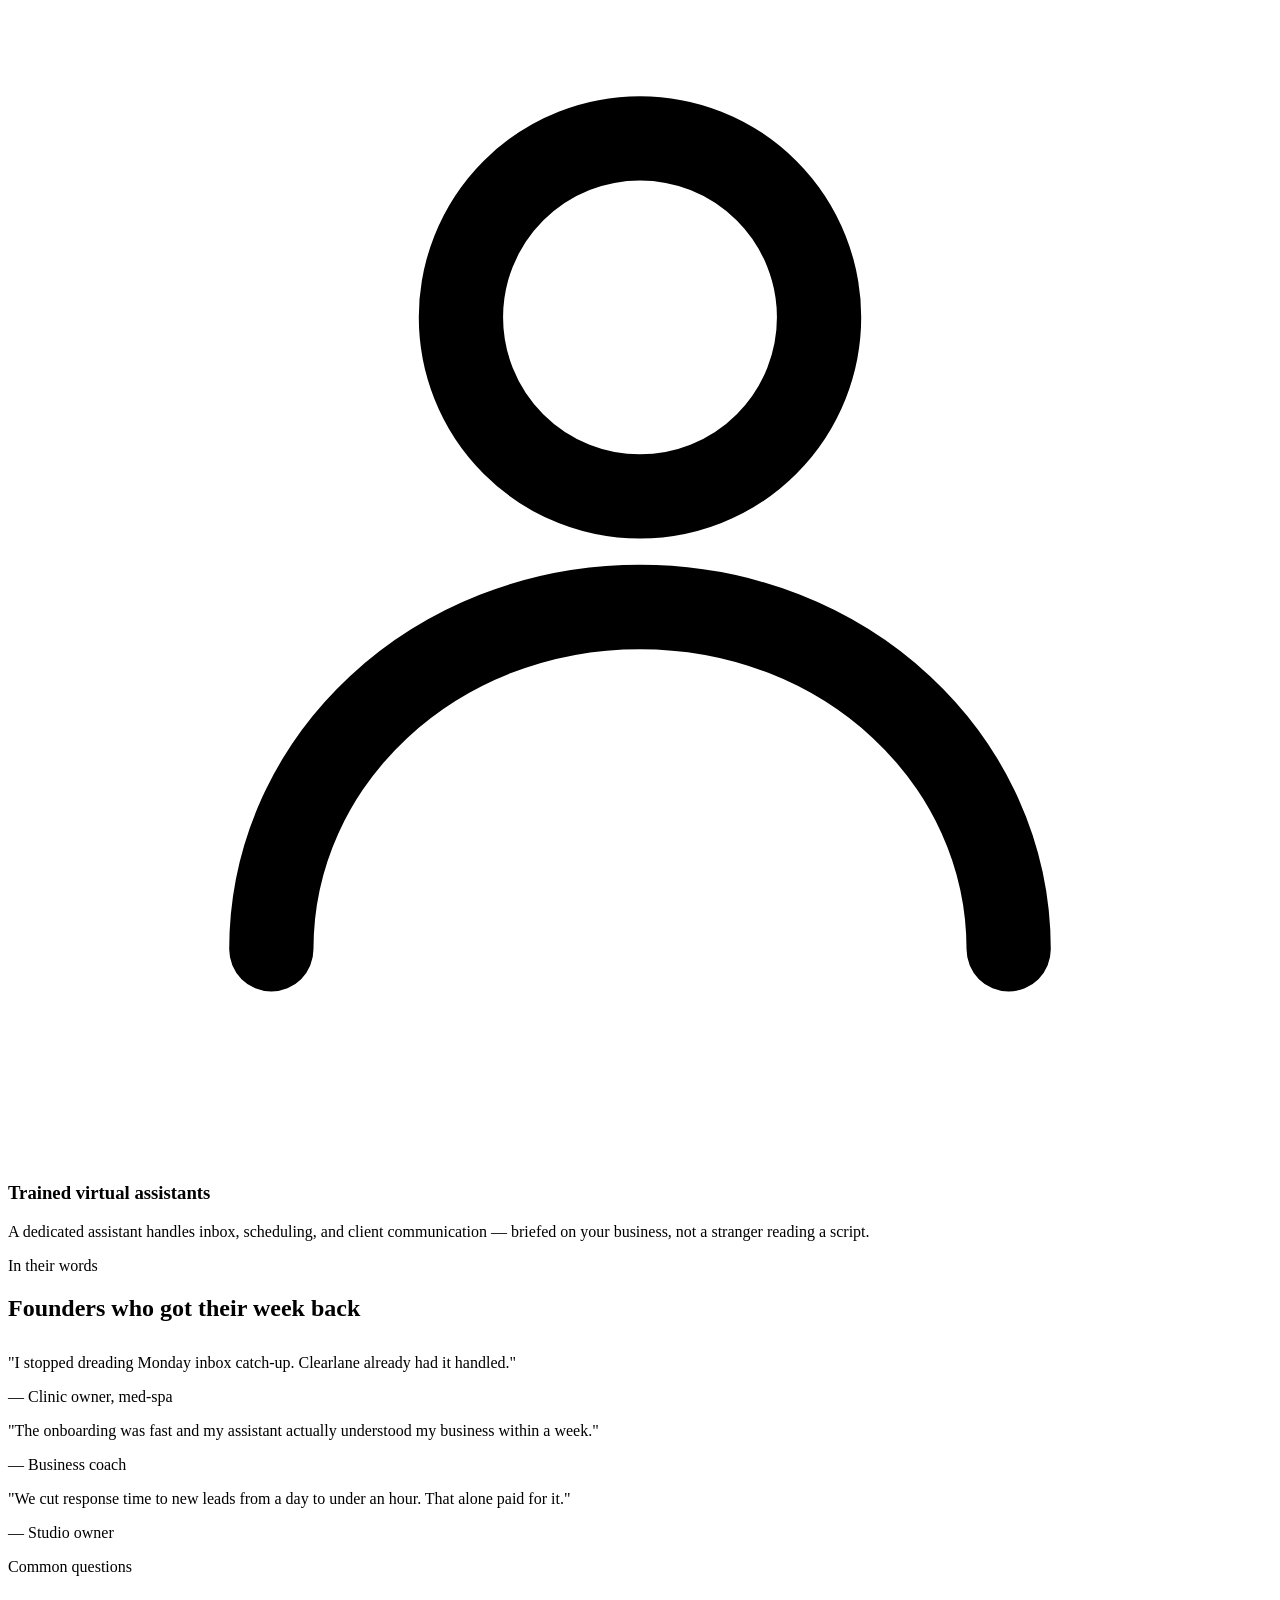
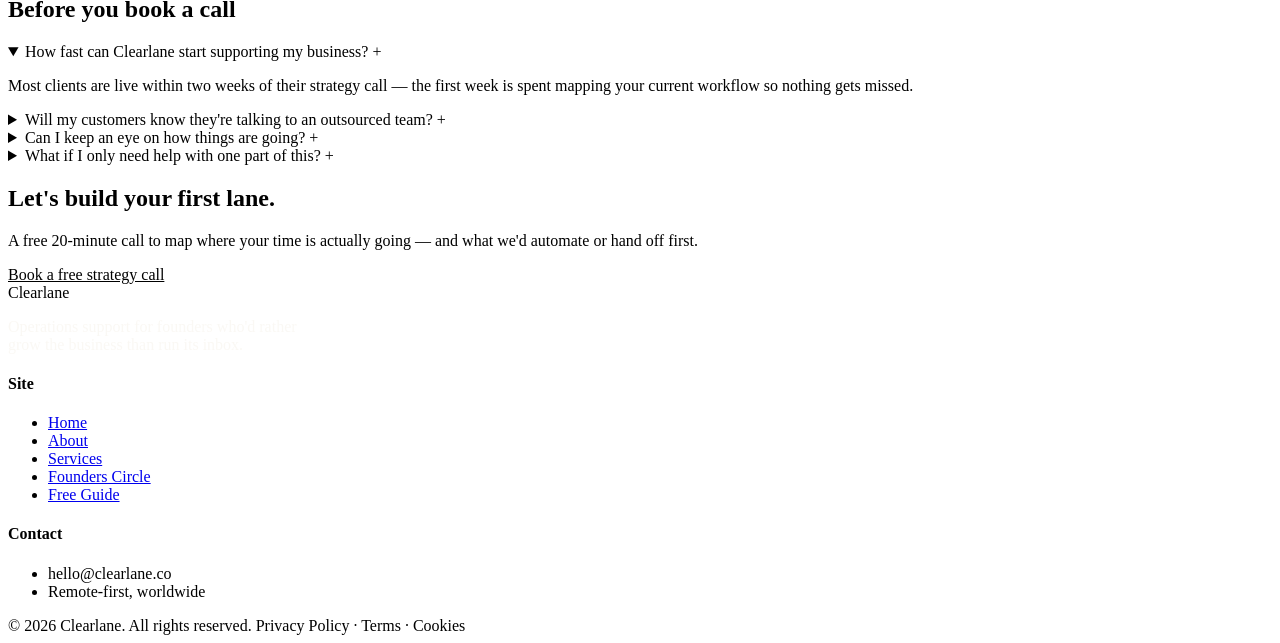
==== commit 9ddb1c74: "Add files via upload" ====
--- a/index.html
+++ b/index.html
@@ -7,7 +7,7 @@
 <meta name="description" content="Clearlane pairs trained virtual assistants with light automation so growing businesses stop drowning in admin.">
 <link rel="preconnect" href="https://fonts.googleapis.com">
 <link href="https://fonts.googleapis.com/css2?family=Fraunces:ital,wght@0,500;0,600;1,500&family=Inter:wght@400;500;600;700&display=swap" rel="stylesheet">
-<link rel="stylesheet" href="style.css">
+<link rel="stylesheet" href="css/style.css">
 </head>
 <body>
 
@@ -37,11 +37,13 @@
 
 <header class="hero">
   <div class="lanes"></div>
-  <div class="wrap">
-    <span class="eyebrow hero-eyebrow">Operations & Support, Outsourced Right</span>
-    <h1>Run your business.<br>Let us run the <em>busywork</em>.</h1>
-    <p class="lede">Clearlane pairs trained virtual assistants with light automation so the follow-ups, scheduling, and admin get handled — without you hiring, training, or managing anyone new.</p>
-    <div class="hero-cta">
+  <div class="float-shape" style="width:220px; height:220px; top:8%; right:8%; background:radial-gradient(circle at 30% 30%, rgba(201,162,39,0.5), transparent 70%); animation-duration:9s;"></div>
+  <div class="float-shape" style="width:140px; height:140px; bottom:12%; right:22%; background:radial-gradient(circle at 30% 30%, rgba(46,111,110,0.55), transparent 70%); animation-duration:7s; animation-delay:1s;"></div>
+  <div class="wrap">
+    <span class="eyebrow hero-eyebrow" style="opacity:0; animation:word-in 0.6s cubic-bezier(0.16,1,0.3,1) forwards; animation-delay:0.05s;">Operations & Support, Outsourced Right</span>
+    <h1 data-split>Run your business. Let us run the busywork.</h1>
+    <p class="lede" style="opacity:0; animation:word-in 0.7s cubic-bezier(0.16,1,0.3,1) forwards; animation-delay:0.75s;">Clearlane pairs trained virtual assistants with light automation so the follow-ups, scheduling, and admin get handled — without you hiring, training, or managing anyone new.</p>
+    <div class="hero-cta" style="opacity:0; animation:word-in 0.7s cubic-bezier(0.16,1,0.3,1) forwards; animation-delay:0.9s;">
       <a href="contact.html" class="btn btn-primary">Book a free strategy call</a>
       <a href="services.html" class="btn btn-ghost">See how it works</a>
     </div>
@@ -61,12 +63,12 @@
 
 <section class="section-alt">
   <div class="wrap">
-    <div class="section-head">
+    <div class="section-head reveal">
       <span class="eyebrow">The bottleneck</span>
       <h2>Growth stalls in the same three places</h2>
       <p class="lede" style="margin-top:14px;">Most founders don't lose momentum from lack of demand. They lose it here.</p>
     </div>
-    <div class="grid-3">
+    <div class="grid-3 reveal-stagger">
       <div class="card">
         <h3>Hiring takes forever</h3>
         <p>Sourcing, training, and managing new staff can eat 20+ hours a week — time that isn't going toward clients.</p>
@@ -85,12 +87,12 @@
 
 <section>
   <div class="wrap">
-    <div class="section-head">
+    <div class="section-head reveal">
       <span class="eyebrow">How Clearlane works</span>
       <h2>Four lanes. One system.</h2>
       <p class="lede" style="margin-top:14px;">We built Clearlane around the actual path work takes through a small business — so nothing gets dropped between "new lead" and "happy client."</p>
     </div>
-    <div class="lane-steps">
+    <div class="lane-steps reveal-stagger">
       <div class="lane-step">
         <span class="lane-tag">Lane 01</span>
         <h3>Intake</h3>
@@ -117,21 +119,21 @@
 
 <section class="section-ink">
   <div class="wrap">
-    <div class="section-head">
+    <div class="section-head reveal">
       <span class="eyebrow" style="color:var(--gold);">What changes</span>
       <h2 style="color:var(--paper);">The result, in numbers our clients actually track</h2>
     </div>
-    <div class="stat-row">
+    <div class="stat-row reveal-stagger">
       <div class="stat">
-        <div class="num">40%</div>
+        <div class="num" data-count="40" data-suffix="%">0%</div>
         <div class="label">average reduction in support & admin costs</div>
       </div>
       <div class="stat">
-        <div class="num">20+ hrs</div>
+        <div class="num" data-count="20" data-suffix="+ hrs">0 hrs</div>
         <div class="label">reclaimed per week, per founder</div>
       </div>
       <div class="stat">
-        <div class="num">2x</div>
+        <div class="num" data-count="2" data-suffix="x">0x</div>
         <div class="label">faster response time to new leads</div>
       </div>
     </div>
@@ -140,11 +142,11 @@
 
 <section class="section-alt">
   <div class="wrap">
-    <div class="section-head">
+    <div class="section-head reveal">
       <span class="eyebrow">What we do</span>
       <h2>Two ways we take work off your plate</h2>
     </div>
-    <div class="grid-2">
+    <div class="grid-2 reveal-stagger">
       <div class="card">
         <svg class="icon" viewBox="0 0 24 24" fill="none"><path d="M4 12h16M14 6l6 6-6 6" stroke="currentColor" stroke-width="1.6" stroke-linecap="round" stroke-linejoin="round"/></svg>
         <h3>Workflow automation</h3>
@@ -161,11 +163,11 @@
 
 <section>
   <div class="wrap">
-    <div class="section-head" style="margin-bottom:32px;">
+    <div class="section-head reveal" style="margin-bottom:32px;">
       <span class="eyebrow">In their words</span>
       <h2>Founders who got their week back</h2>
     </div>
-    <div class="grid-3">
+    <div class="grid-3 reveal-stagger">
       <div class="testi">
         <p class="quote">"I stopped dreading Monday inbox catch-up. Clearlane already had it handled."</p>
         <p class="who">— Clinic owner, med-spa</p>
@@ -184,7 +186,7 @@
 
 <section class="section-alt">
   <div class="wrap">
-    <div class="section-head">
+    <div class="section-head reveal">
       <span class="eyebrow">Common questions</span>
       <h2>Before you book a call</h2>
     </div>
